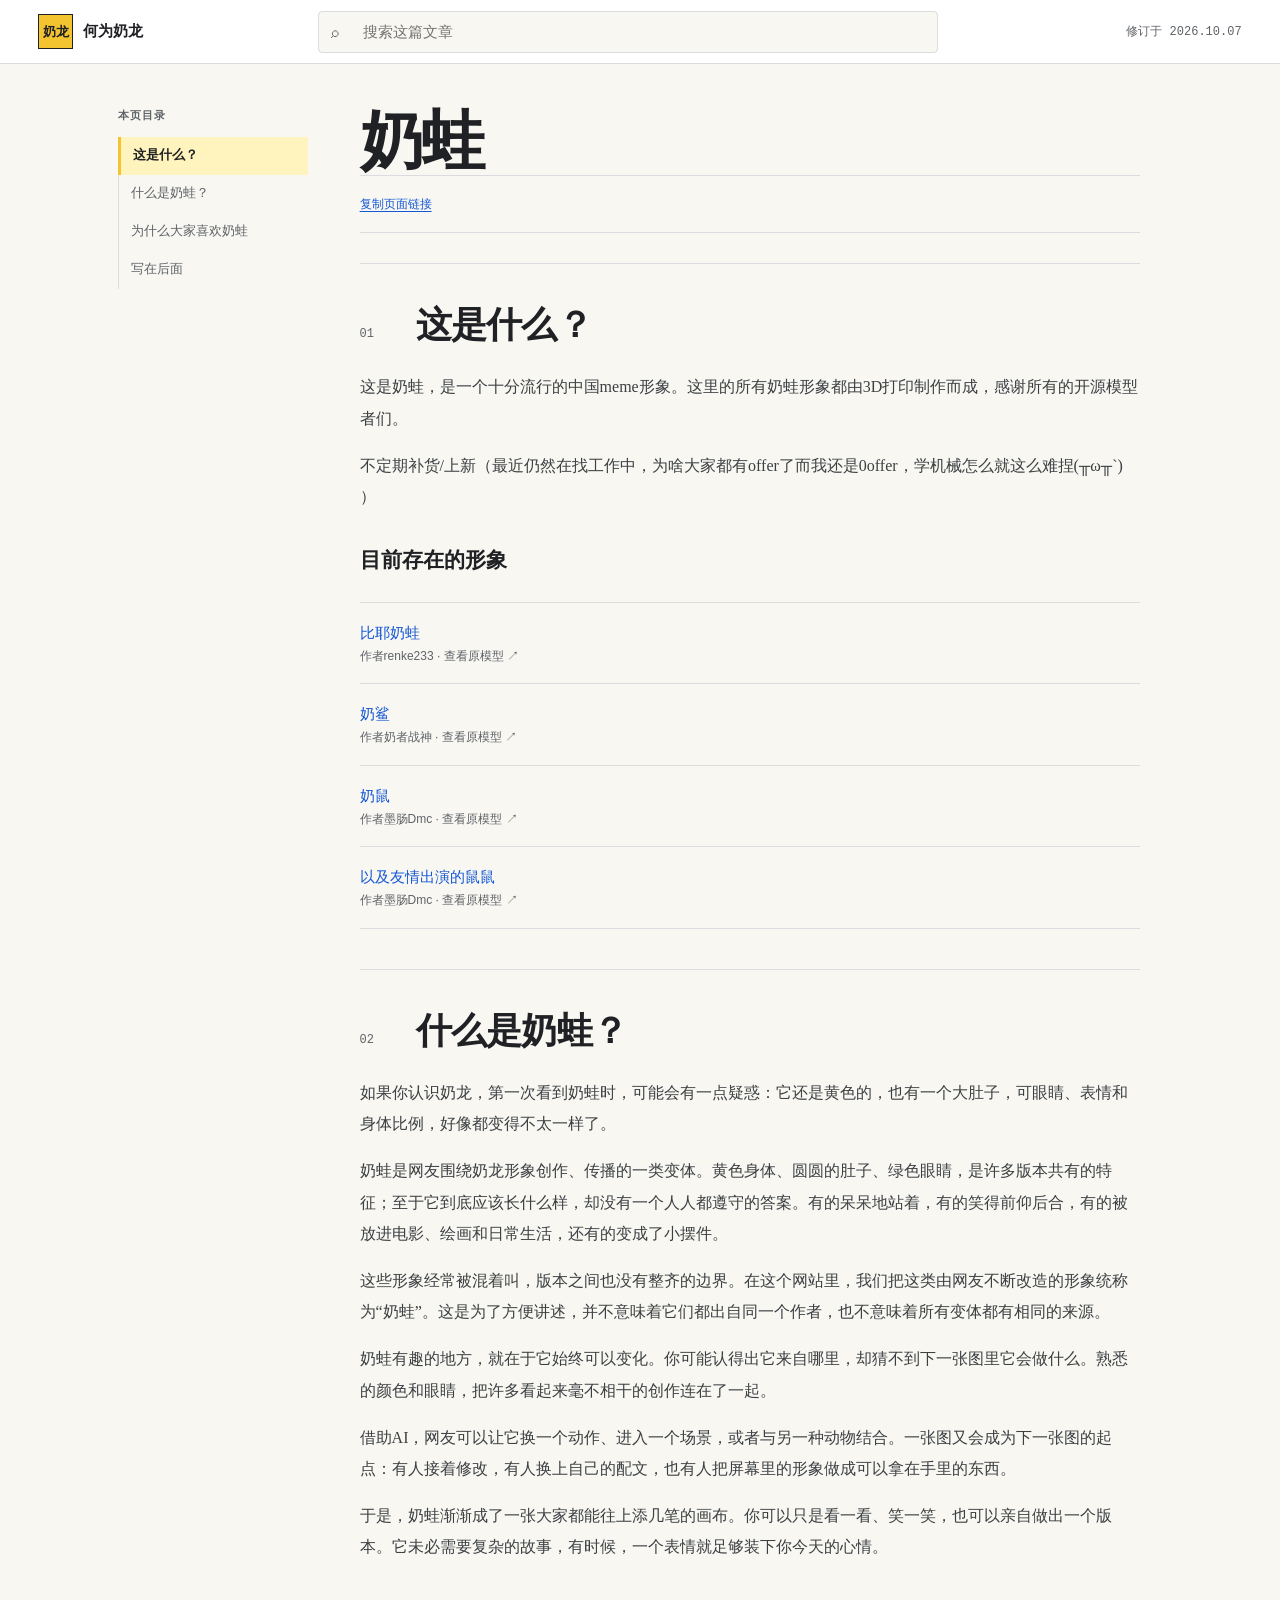
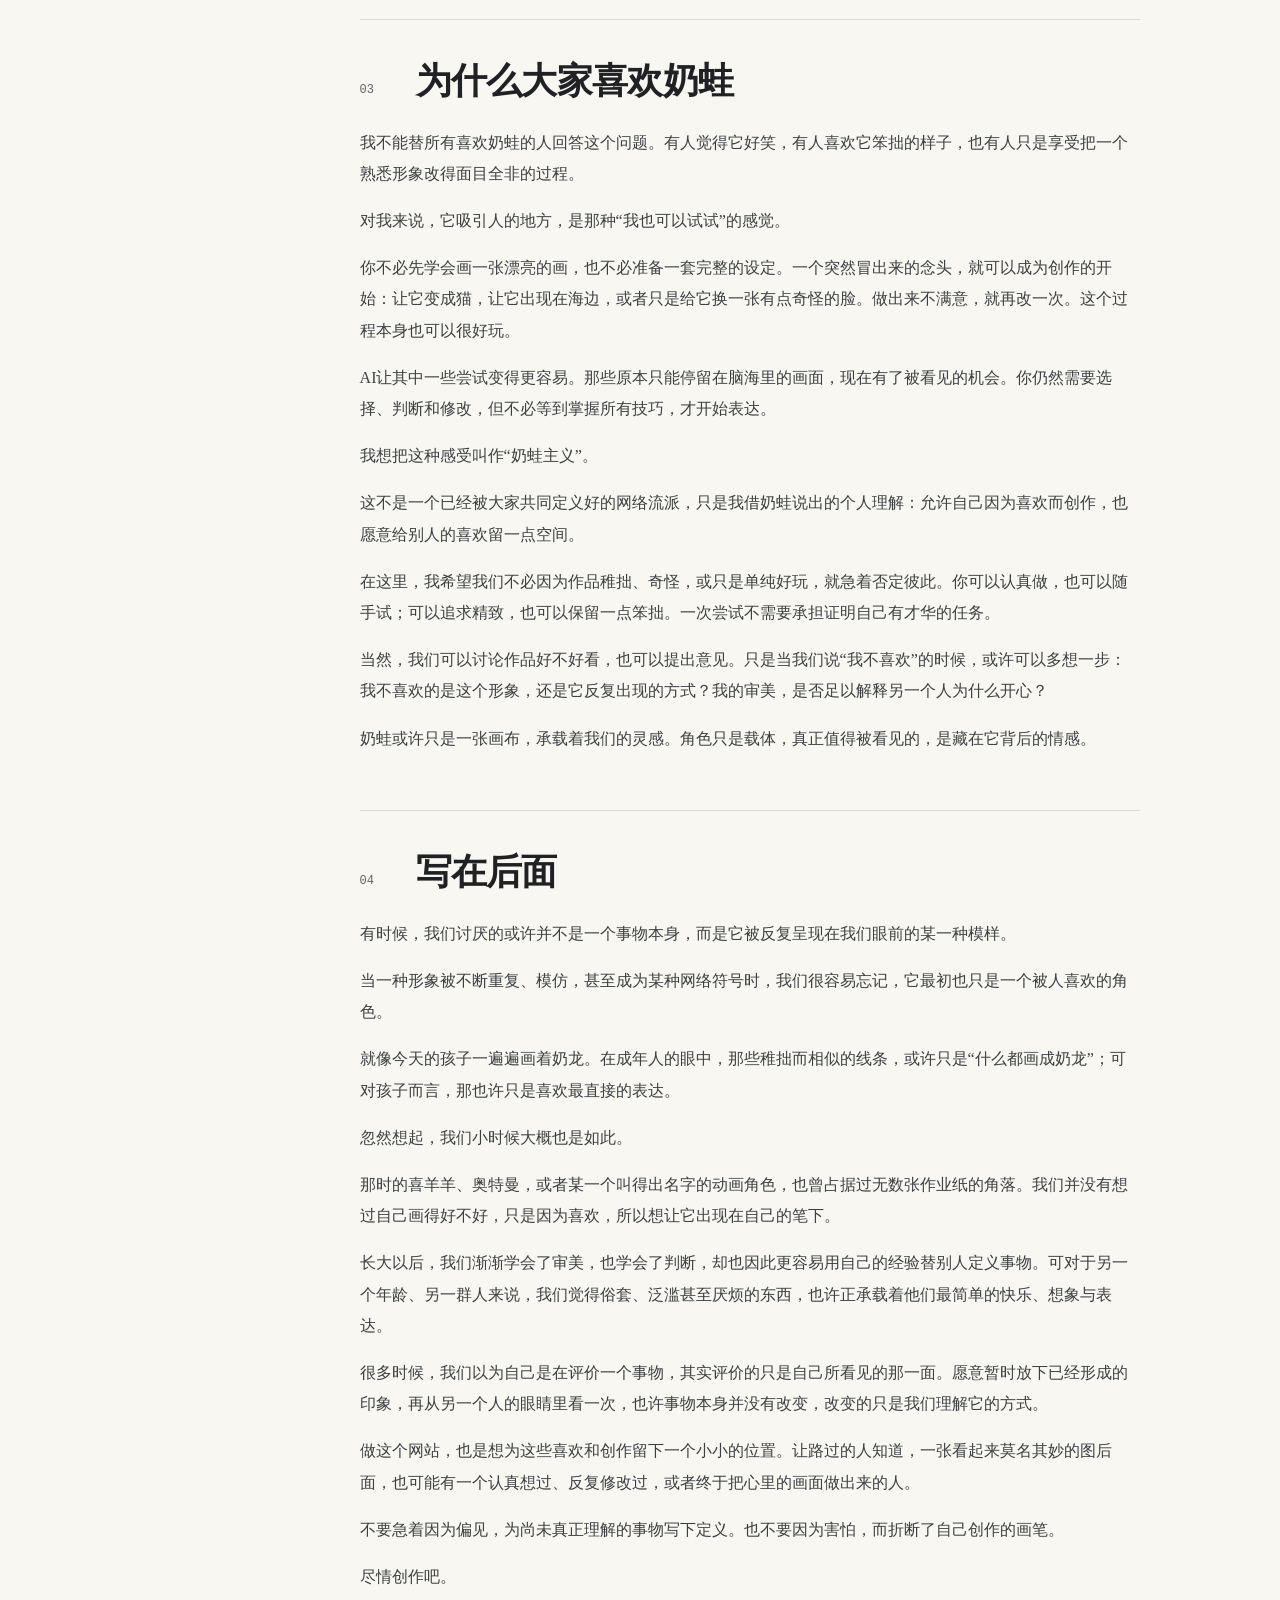
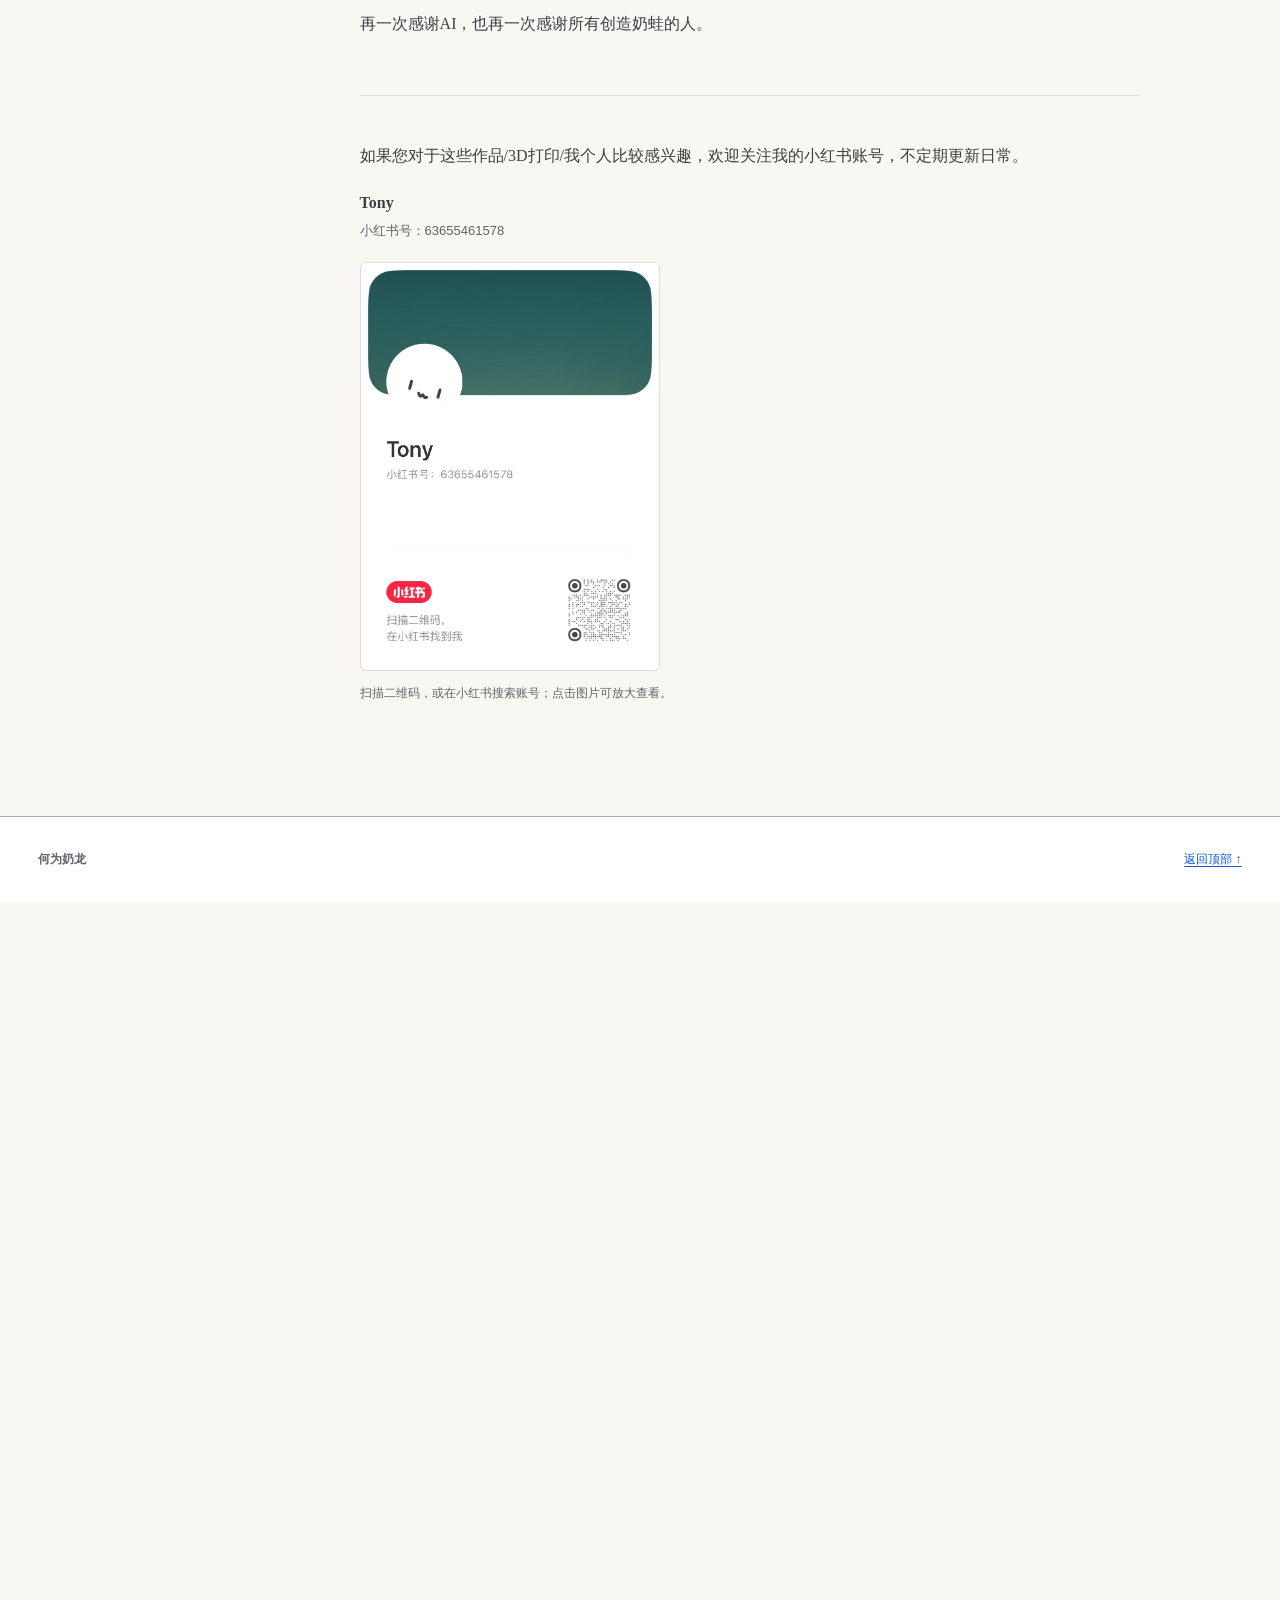
==== index.html @ ec45043a "Add whynaiwa website and content" ====
<!doctype html><html lang="zh-CN"><head><meta charset="UTF-8"><meta name="viewport" content="width=device-width,initial-scale=1"><title>奶蛙 · 何为奶龙</title><meta http-equiv="refresh" content="0;url=encyclopedia.html"></head><body><a href="encyclopedia.html">进入奶蛙页面</a></body></html>
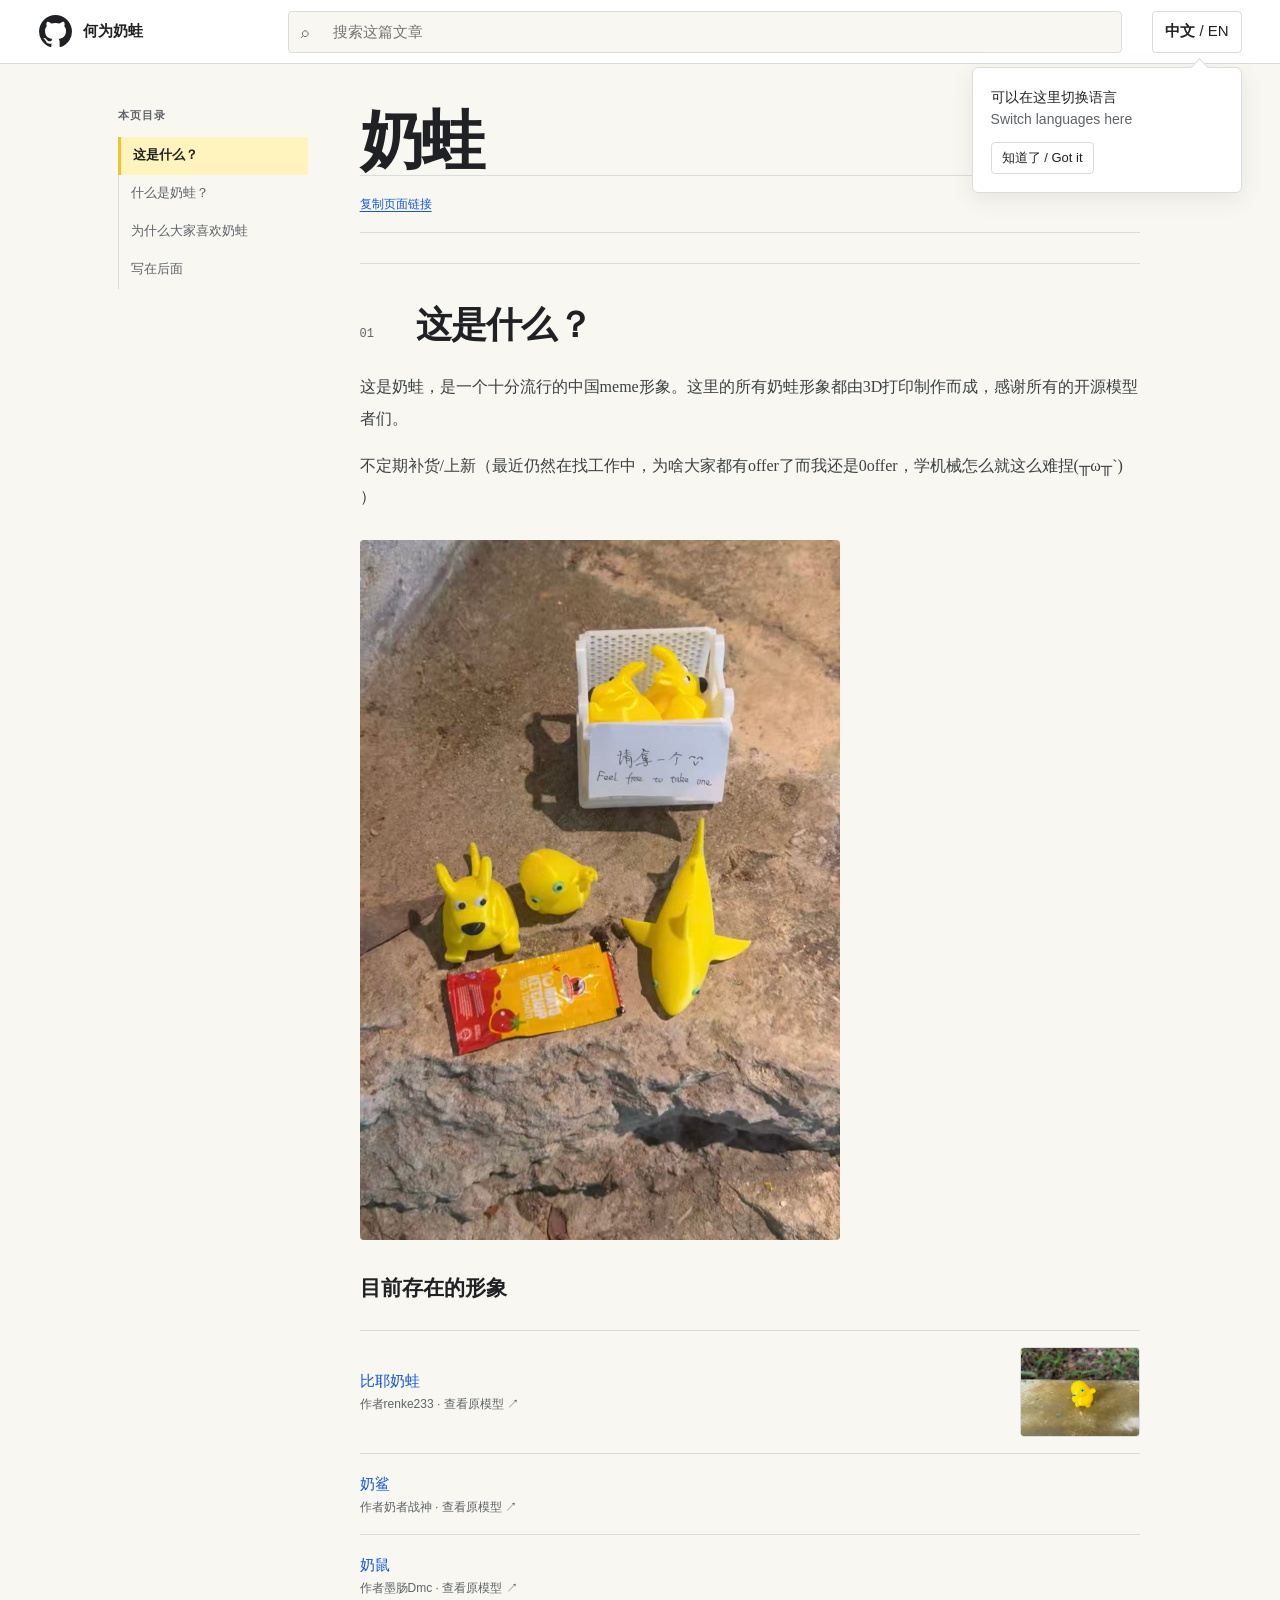
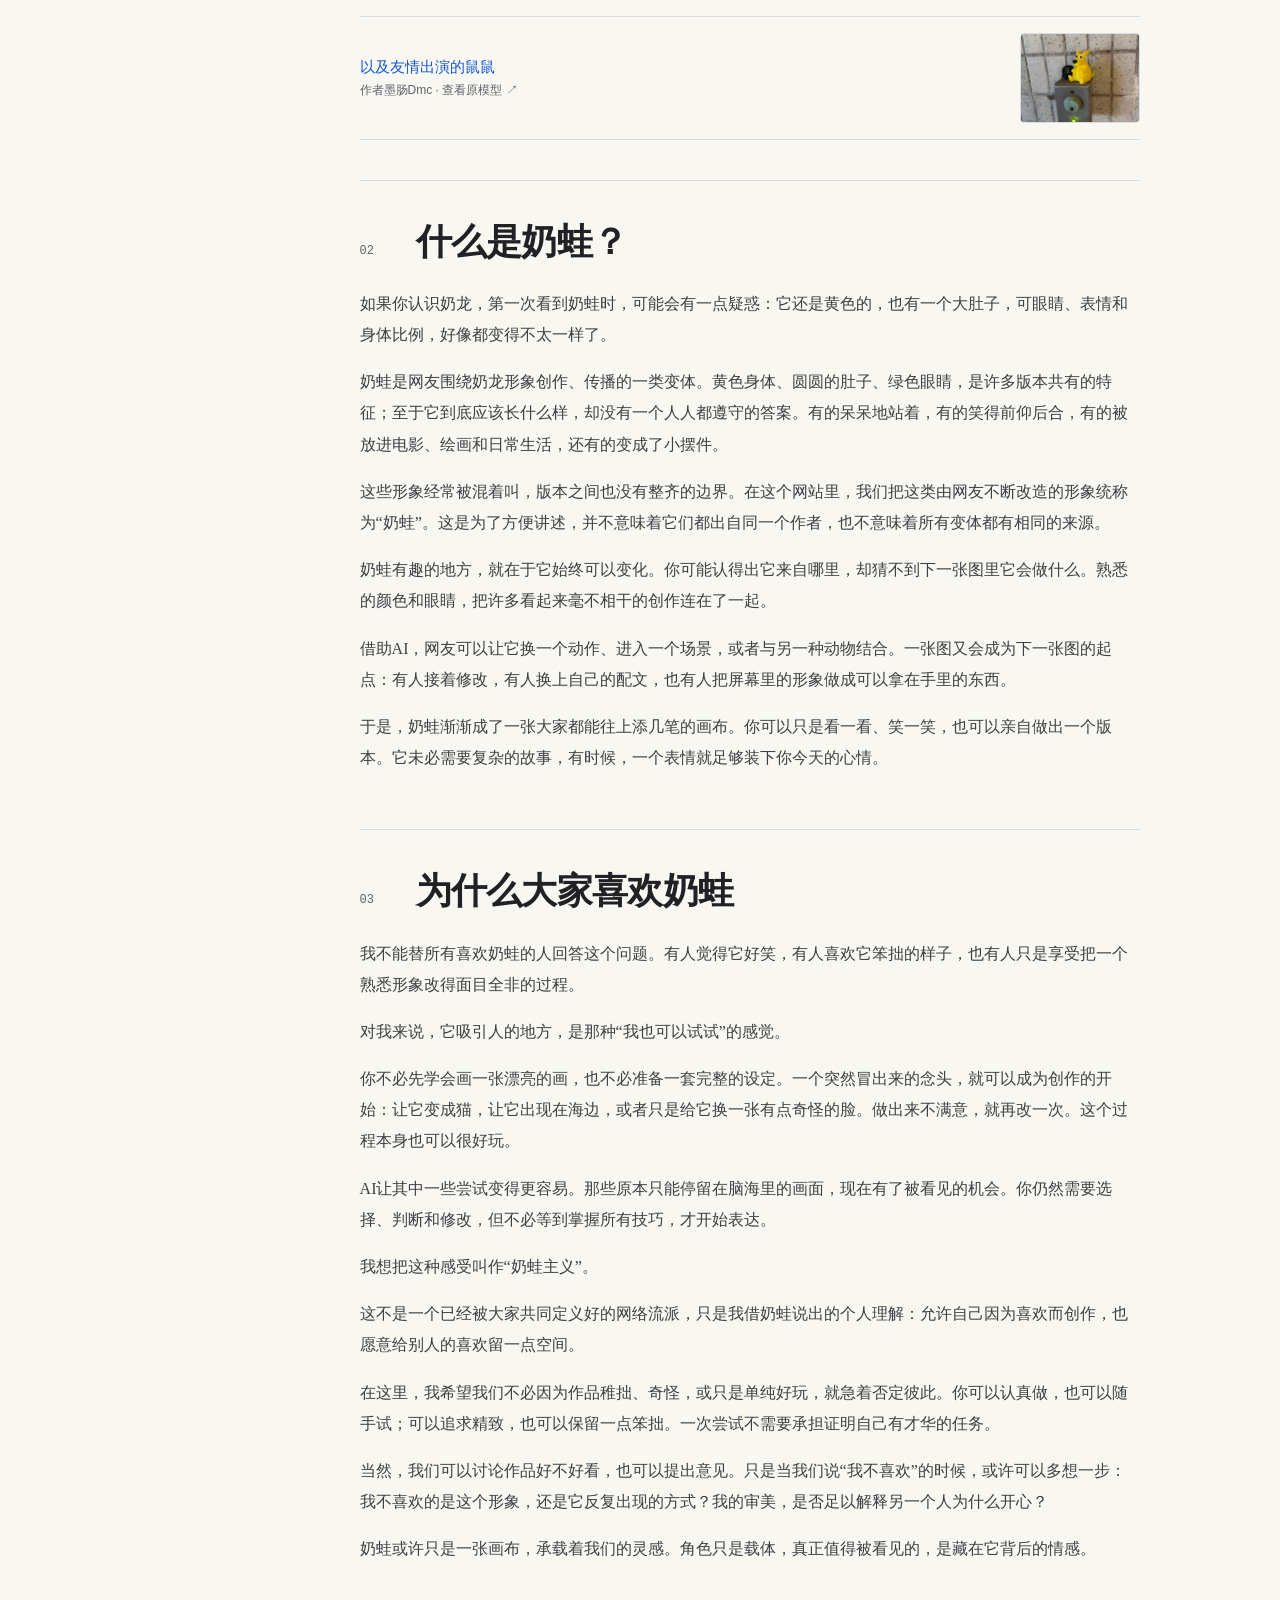
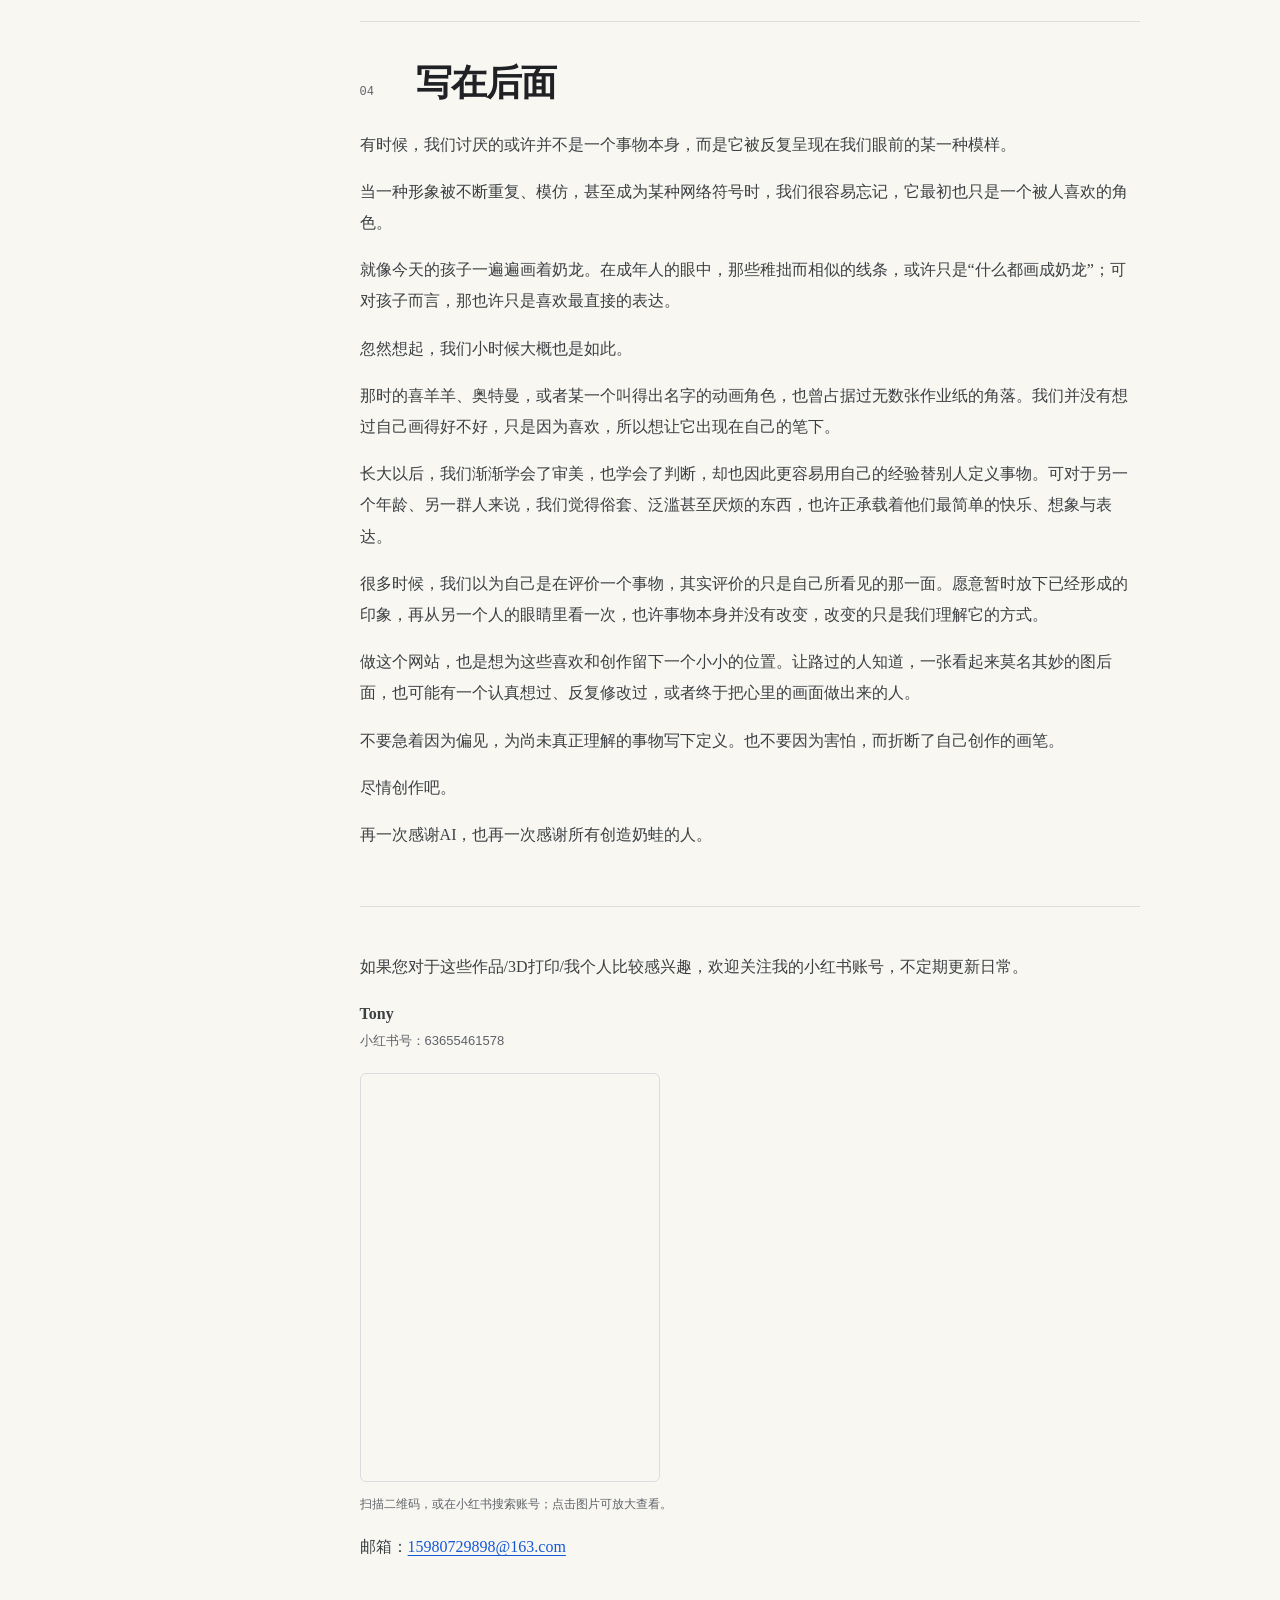
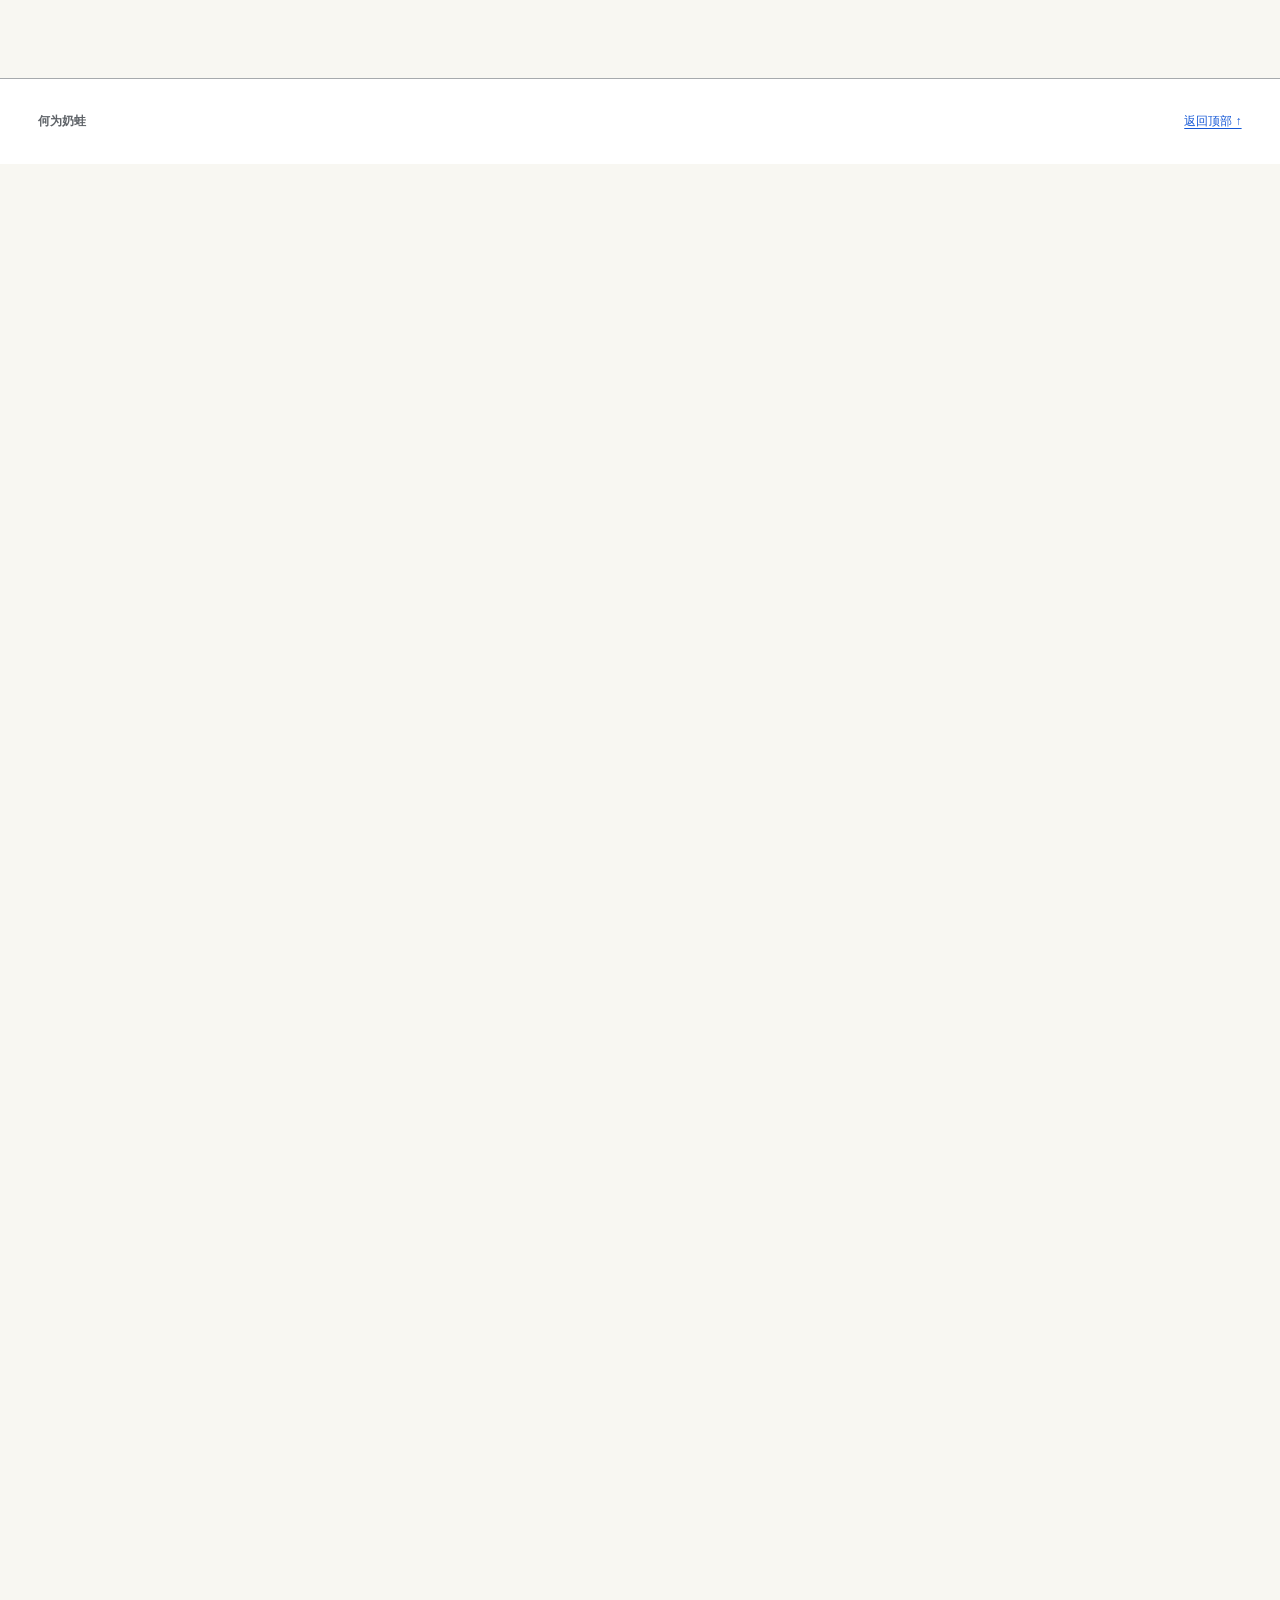
==== commit 1175aa84: "Rename main article page to naiwa.html" ====
--- a/index.html
+++ b/index.html
@@ -1 +1 @@
-<!doctype html><html lang="zh-CN"><head><meta charset="UTF-8"><meta name="viewport" content="width=device-width,initial-scale=1"><title>奶蛙 · 何为奶龙</title><meta http-equiv="refresh" content="0;url=encyclopedia.html"></head><body><a href="encyclopedia.html">进入奶蛙页面</a></body></html>+<!doctype html><html lang="zh-CN"><head><meta charset="UTF-8"><meta name="viewport" content="width=device-width,initial-scale=1"><title>奶蛙 · 何为奶蛙</title><meta http-equiv="refresh" content="0;url=naiwa.html"></head><body><a href="naiwa.html">进入奶蛙页面</a></body></html>
